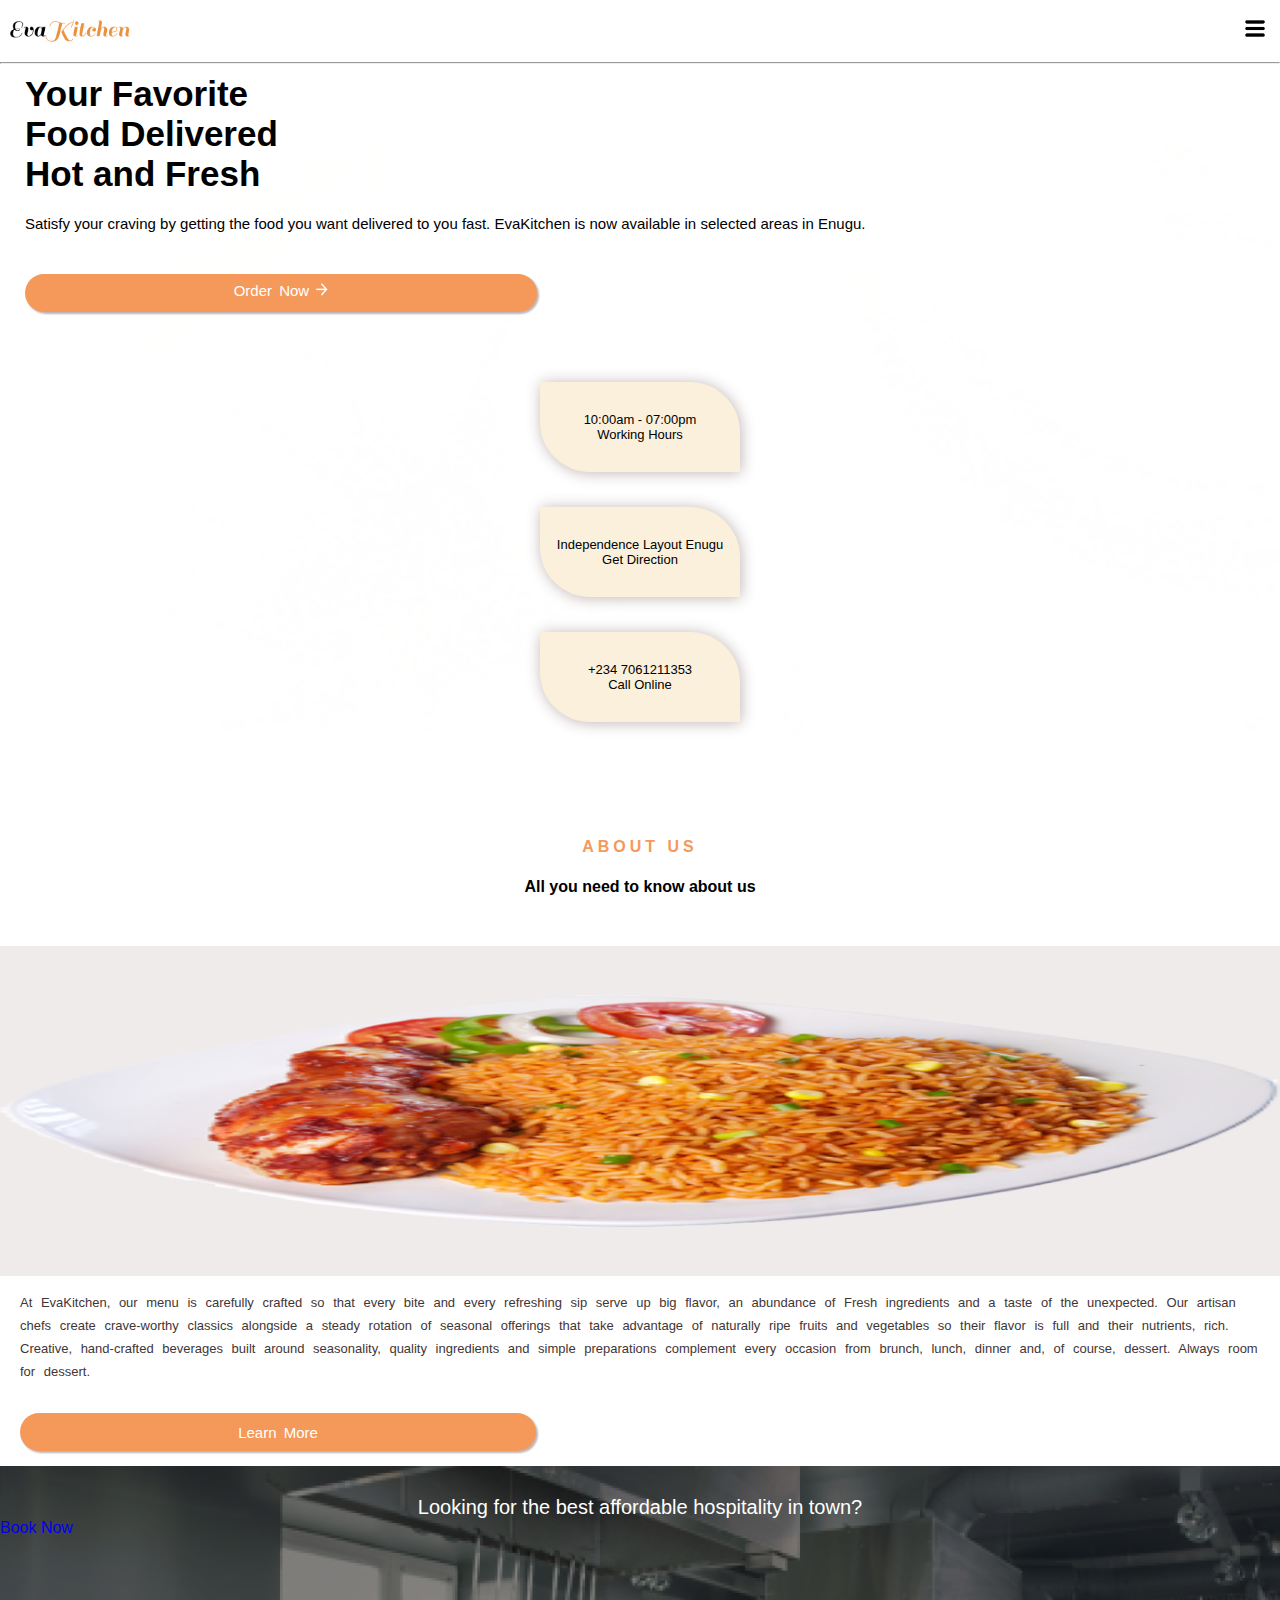
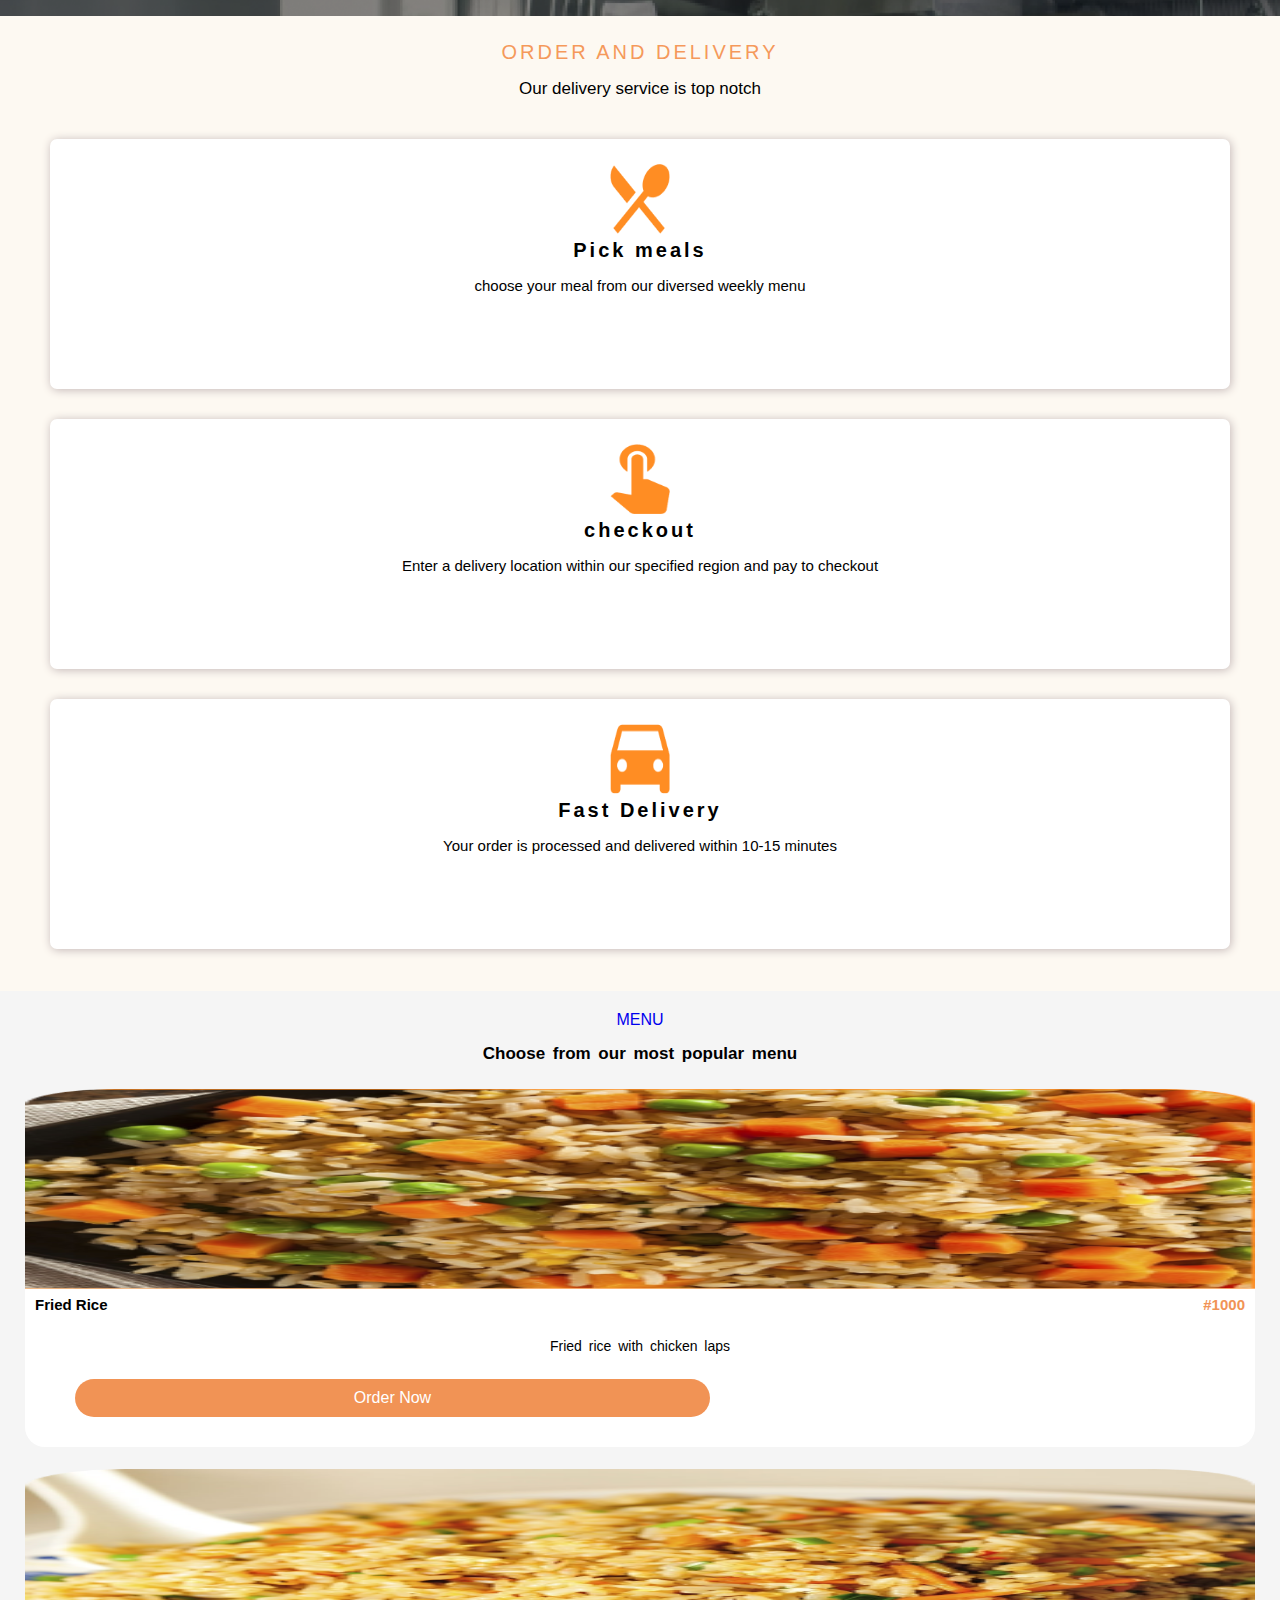
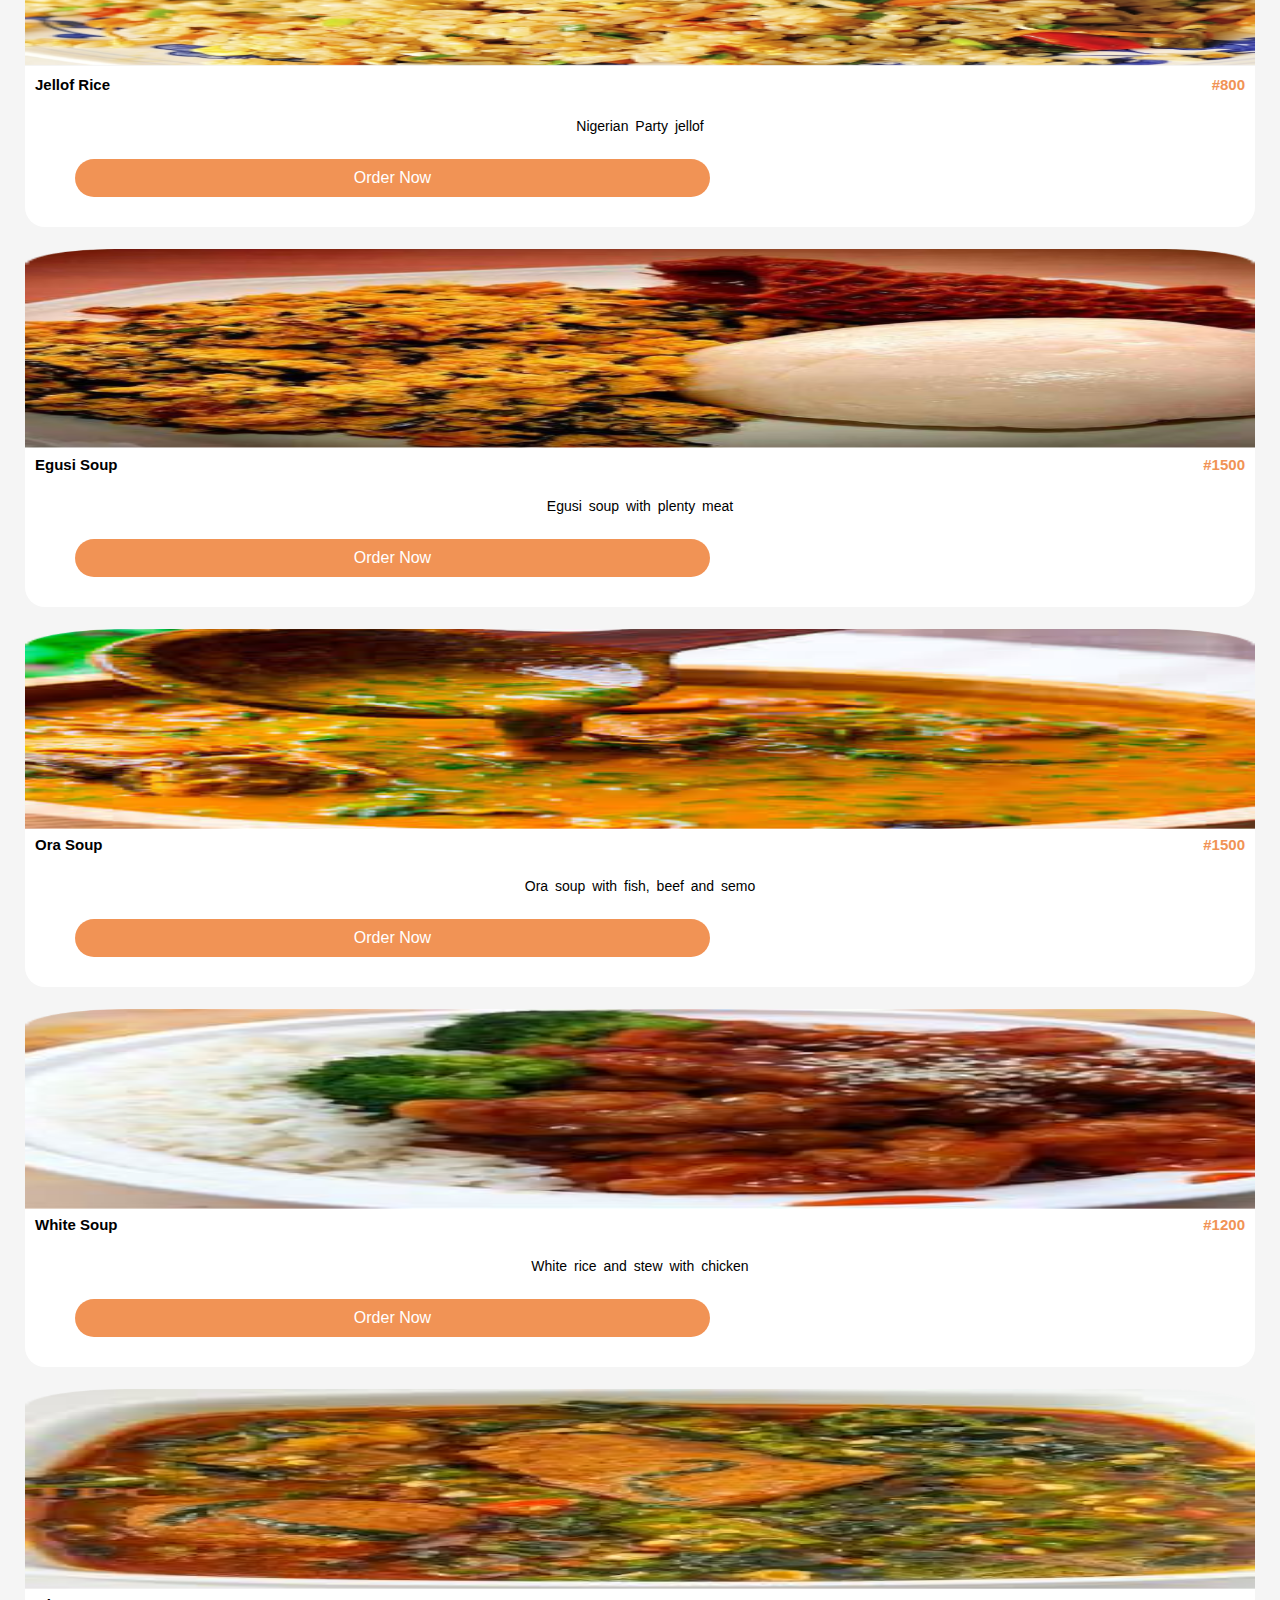
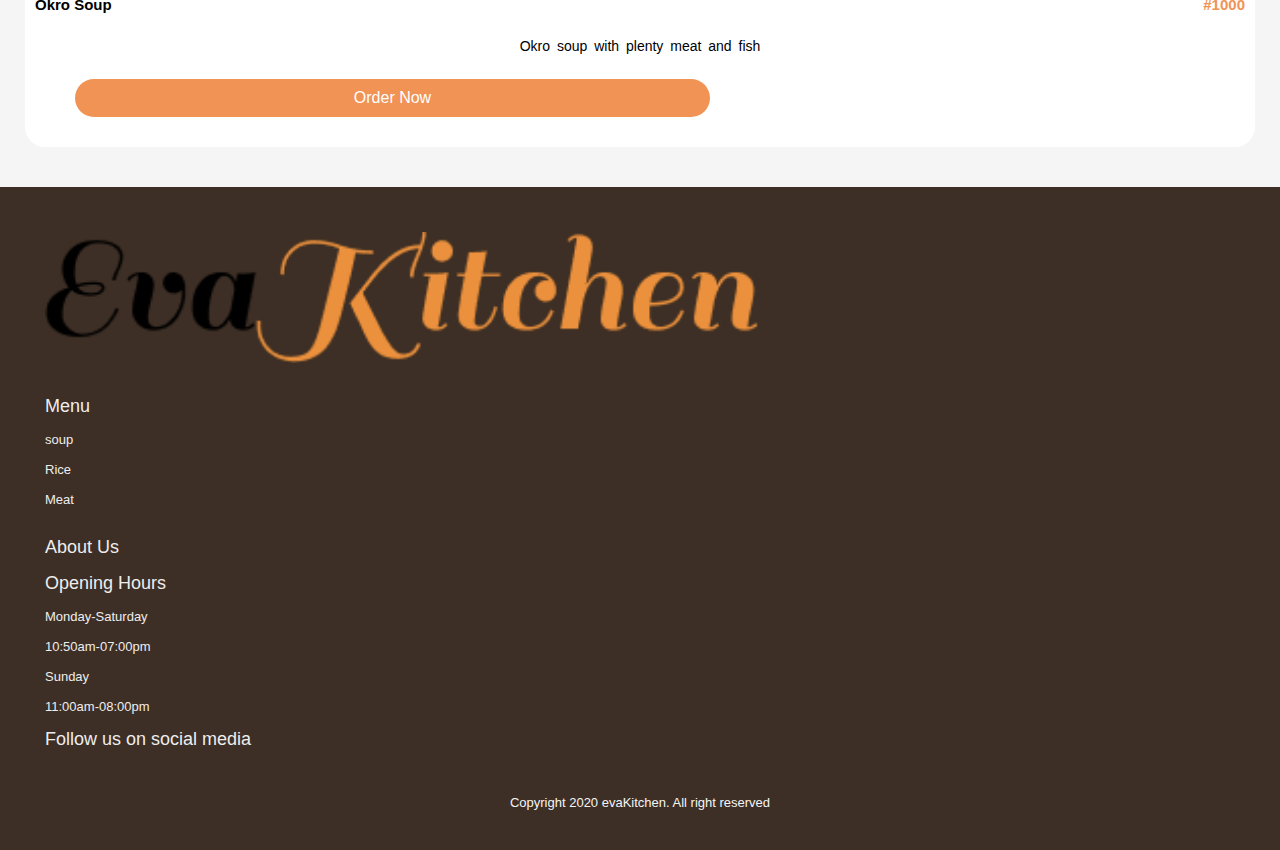
==== index.html @ 1b0291cc "first commit" ====
<!DOCTYPE html>
<html lang="en">
<head>
    <!DOCTYPE html>
    <html lang="en">
    <head>
        <meta charset="UTF-8">
        <meta http-equiv="X-UA-Compatible" content="IE=edge">
        <meta name="viewport" content="width=device-width, initial-scale=1.0">
        <title>Document</title>
    </head>
    <body>
        
    </body>
    </html>
    <meta charset="UTF-8">
    <meta http-equiv="X-UA-Compatible" content="IE=edge">
    <meta name="viewport" content="width=device-width, initial-scale=1.0">
    <title>Eva-Kitchen</title>
    <link rel="Stylesheet" href="css/style.css">
</head>
<body>

    <header>
        <img class='logo' src='images/EvaKitchen.png' alt="EvaKitchen"/>
        <nav>
            <a href="#">
                <img src="images/hamburger.png" alt="hamburger" class="hamburger">
            </a>
            <ul class="hide-mobile show-desktop" >
                <li><img class="exit" src="images/exit.png" alt="exit"></li>
                <li><a href="#">Home</a></li>
                <li><a href="#">Menu</a></li>
                <li><a href="#">About Us</a></li>
                <li><a href="#">Contact Us</a></li>
            </ul>
        </nav>
    </header>
    <hr>
    <!--container-->
    <div class=bgImage>
            <div class='bgText' >
                <h2>Your Favorite <br/>
                    Food Delivered <br/>
                    Hot and Fresh</h2>
                <p>Satisfy your craving by getting the food you want
                    delivered to you fast. EvaKitchen is now available in
                    selected areas in Enugu.<br/>
                </p> 
                <div class="btn">
                    <a href="#" class="order-now"> Order Now   
                       <img src="images/arror icon.png" alt="arror">
                    </a>
                </div>
            </div> 
            <div class="info">
                <ul >
                    <li>
                        <div>
                            10:00am - 07:00pm <br/>
                            Working Hours</p>
                        </div>
                    </li>
                    <li>
                        <a href="#">
                        <div>
                                Independence Layout Enugu <br/>
                                Get Direction
                        </div>
                        </a>
                    </li>
                    <li>
                        <a href="#">
                            <div>
                            +234 7061211353 <br/>
                            Call Online
                            </div>
                        </a>
                    </li>
                </ul>
            </div>


    </div>
        <div class="about">
            <a href="#"> ABOUT US</a>
            <h4>All you need to know about us</h4>
        </div>
        <div class="about-us-container">
            <div class="about-img-container">
                <img class="about-img" src="images/about us rice.png" alt="about dish">  
            </div>
            <div class="note-about-us">
                <p>
                    At EvaKitchen, our menu is carefully crafted
                    so that every bite and every refreshing sip 
                    serve up big flavor, an abundance of Fresh 
                    ingredients and a taste of the unexpected.
                    Our artisan chefs create crave-worthy classics
                    alongside a steady rotation of seasonal 
                    offerings that take advantage of naturally ripe
                    fruits and vegetables so their flavor is full and 
                    their nutrients, rich. Creative, hand-crafted 
                    beverages built around seasonality, quality 
                    ingredients and simple preparations complement
                    every occasion from brunch, lunch, dinner and,
                    of course, dessert. Always room for dessert.
                </p>
                <div class="btn">
                    <a href="#" >Learn More</a>
                </div>   
            </div>
        </div>
        <div class="second-bg-img">
            <p>
                Looking for the best
                affordable hospitality in town?
            </p>
            <div class="button">
                <a href="#">Book Now</a>
            </div>
        </div>

    <div class="big-container">
        <a href="#">ORDER AND DELIVERY</a>
        <P>Our delivery service is top notch</P>
        <div class="order-delivery">
            <div class="order-list">
                <a href="#">
                    <img src="images/pick meal.png" alt="PICK MEAL"><br>
                    Pick meals
                </a>
                <p>
                    choose your meal from our
                    diversed weekly menu
                </p>
            </div>
            <div class="order-list">
                <a href="#">
                    <img src="images/checkout.png" alt="CHECKOUT"><br>
                    checkout
                </a>
                <p>
                    Enter a delivery location 
                    within our specified region
                    and pay to checkout
                </p>
            </div>
            <div class="order-list">
                <a href="#">
                    <img src="images/fast delivery.png" alt="FAST DELIVERY"><br>
                    Fast Delivery
                </a>
                <p>
                    Your order is processed 
                    and delivered within 10-15
                    minutes
                </p>
            </div>
        </div>
    </div>
    <div class="menu-list">
        <center> <a href="#"> MENU </a></center>
        <P>Choose from our most popular menu</P>
        <div class="food-list">
            <img src="images/friedRice.png" alt="FRIED_RICE">
            <div class="menu-name">
                <div class="menu-price">
                    <h3>Fried Rice</h3>
                    <h3 style="color: rgb(241, 147, 85);">#1000</h3>
                </div>
                <p>Fried rice with chicken laps</p>
                <a href=""><div class="order_now">Order Now</div></a>
            </div>

        </div>
        <div class="food-list">
            <img src="images/jollofRice.png" alt="JELLOF_RICE">
            <div class="menu-name">
                <div class="menu-price">
                    <h3>Jellof Rice</h3>
                    <h3 style="color: rgb(241, 147, 85);">#800</h3>
                </div>
                <p>Nigerian Party jellof</p>
                <a href=""><div class="order_now">Order Now</div></a>
            </div>
            
        </div>
        <div class="food-list">
            <img src="images/egusiSoup.png" alt="Egusi_SOUP">
            <div class="menu-name">
                <div class="menu-price">
                    <h3>Egusi Soup</h3>
                    <h3 style="color: rgb(241, 147, 85);">#1500</h3>
                </div>
                <p>Egusi soup with plenty meat</p>
                <a href=""><div class="order_now">Order Now</div></a>
            </div>

        </div>
        <div class="food-list">
            <img src="images/oraSoup.png" alt="ORA_SOUP">
            <div class="menu-name">
                <div class="menu-price">
                    <h3>Ora Soup</h3>
                    <h3 style="color: rgb(241, 147, 85);">#1500</h3>
                </div>
                <p>Ora soup with fish, beef and semo</p>
                <a href=""><div class="order_now">Order Now</div></a>
            </div>

        </div>
        <div class="food-list">
            <img src="images/whiteRice.png" alt="WHITE_SOUP">
            <div class="menu-name">
                <div class="menu-price">
                    <h3>White Soup</h3>
                    <h3 style="color: rgb(241, 147, 85);">#1200</h3>
                </div>
                <p>White rice and stew with chicken</p>
                <a href=""><div class="order_now">Order Now</div></a>
            </div>
            
        </div>
        <div class="food-list">
            <img src="images/okroSoup.png" alt="OKRO_SOUP">
            <div class="menu-name">
                <div class="menu-price">
                    <h3>Okro Soup</h3>
                    <h3 style="color: rgb(241, 147, 85);">#1000</h3>
                </div>
                <p>Okro soup with plenty meat and fish</p>
                <a href=""><div class="order_now">Order Now</div></a>
            </div> 
        </div> <br>
    </div> 
    <div class="footer-container">
        <div class='footer-container-content'>
            <img src="images/EvaKitchen.png" alt="Eva-Kitchen"> <br>
            <br><br>
            <h3>Menu</h3><br>
            <p>soup</p><br>
            <p>Rice</p><br>
            <p>Meat</p><br><br>
            <h3>About Us</h3><br>
            <h3>Opening Hours</h3><br>
            <p>Monday-Saturday</p><br>
            <p>10:50am-07:00pm</p><br>
            <p>Sunday</p><br>
            <p>11:00am-08:00pm</p><br>
            <h3>Follow us on social media</h3>
        </div> 
        <footer>
            Copyright 2020 evaKitchen. All right reserved
        </footer>
        
    </div>

   <!-- </div>-->


</body>
</html>
---- css/style.css ----
*{
    padding: 0;
    margin: 0;
    /*align-items: center;*/
    font-family: sans-serif;
   
}
li,a{
    list-style: none;
    text-decoration: none;
}
.logo{
    width: 120px;
    
}
.hamburger{
    width: 20px;
    margin-right: 5px;
}
.exit{
    width: 10px;
}
.hide-mobile{
    display: none;
}
header{
    display: flex;
    justify-content: space-between; 
    /*background-color: grey;*/
    padding: 20px 10px;
    position: sticky;
    
}
.container{
    padding:3% 7%;
   
}
.bgImage{
    width: auto;
     height: 750px;
 }

.bgImage::before{
    content: '';
    background-image: url(../images/bg\ img\ mobile.png);
    position: absolute;
    top: 70px;
    bottom: 0px;
    right: 0px;
    left: 0px;
    background-size: cover;
    height: 740px;
    width: auto;
   
}
.bgText{
    position: relative;
    margin: 10px 25px ;
}

.bgText h2{
    font-size: 35px;
}
.bgText p{
    font-size: 15px;
    padding-top: 20px;
    padding-bottom: 10px;
    line-height: 20px;
}
/*span{
    background-color: rgb(245, 153, 91);
    border-radius: 13px;
    color: white;
    font-size: 12px;
    padding: 7px;
    box-shadow: 2px  2px 2px rgb(194, 179, 179);
    padding-inline: 10px;
}
span img{
    padding-left: 5px;

}
.order-now{
    text-align: center;
}*/
.info{
    display: flex;
    justify-content: center;
    position: relative;
    margin-top: 70px;
    
   
}
.info li div{
    padding-top: 30px;
    text-align: center;
    width: 200px;
    height: 60px;
    line-height: 15px;
    background-color:  rgb(250, 240, 220);
    margin-bottom: 35px;
    border-top-right-radius: 50px;
    border-bottom-left-radius: 50px;
    font-size: 13px;
    color: black;
    box-shadow: 1px 1px 15px #c2b5b5;
    
}
.about{
    text-align: center;
    margin-top:3px;
    line-height: 40px;
    margin-bottom: 3%;
   
}
.about a{
    color: rgb(245, 153, 91);
    font-weight: bold;
    letter-spacing: 4px;
}
.about-img-container{
    width: auto;
    height: 330px;
    background-color: rgb(240, 235, 235);
}
.about-img{
    width: 100%;
    height: 250px;
    padding-top: 40px;

}
.note-about-us{
    margin: 15px 20px;
    font-size: 13px;
    word-spacing: 5px;
    line-height: 23px;
    color: rgb(63, 54, 54);
}
.btn{
    width: 40%;
    height: 30px;
    background-color:rgb(245, 153, 91);
    margin-top: 30px;
    border-radius: 20px;
    text-align: center;
    padding-top: 8px;
    box-shadow: 2px  2px 2px rgb(194, 179, 179);
    padding-inline: 10px;
}
.btn a{
    color: white;
    word-spacing: 3px;
    font-size: 15px;
}

.second-bg-img{
    background-image: url(../images/background.png);
    width: auto;
    height: 150px;
    background-size: cover;

}
.second-bg-img p{
    color: white;
    text-align: center;
    padding-top: 30px;
    font-size: 20px;
}
.second-bg-img button{
    position: relative;
    background-color:red;
    width: autos;
    height: 50px;
    position: relative;
    justify-content: center;
}
.big-container{
    width: auto;
    height: 950px;
    background-color: rgb(253, 249, 242);
    text-align: center;
    padding-top: 25px;
}
.big-container a{
    font-size: 20px;
    font-weight: normal;
    letter-spacing: 3px;
    color: rgb(245, 153, 91)
}
.big-container p{
    font-size: 17px;
    padding-top: 15px;
    
    font-weight: normal;
}
.order-delivery{
    margin-top: 40px;
    margin-left: 50px;
    margin-right: 50px;
}
.order-list{
    display: flex;
    flex-direction: column;
    width: 100%;
    height: 200px;
    margin-bottom: 30px;
    background-color: white;
    padding-top: 25px;
   padding-bottom: 25px;
   box-shadow: 1px 1px 10px #c2b5b5;
   border-radius: 7px;
    
}
.order-list img{
    height: 70px;
    width: 60px;
}
.order-list a{
    font-size: 20px;
    font-weight: bolder;
    color: black;
}
.order-list p{
    font-size: 15px;
    font-weight: lighter;
    padding-left: 15px;
    padding-right: 15px;
}
.menu-list{
    width: auto;
    height: auto;
    padding-top: 20px;
    background-color: whitesmoke;
}
.menu-list p{
    text-align: center;
    font-size: 17px;
    padding-top: 15px;
    word-spacing: 3px;
    font-weight: bold;
    padding-bottom: 25px;

}
.food-list{
    width: auto;
    height: 200px;
    margin-left: 25px;
    margin-right: 25px;
    margin-bottom: 180px;
    border-radius: 15px;
    
}
.food-list h3{
    font-size: 15px;
}
.food-list p{
    font-size: 14px;
    font-weight: lighter;
}
.food-list img{
    height: 100%;
    width: 100%;
}
.order_now{
    width: 50%;
    background-color: rgb(241, 147, 85);
    text-align: center;
    padding: 10px;
    border-radius: 30px;
    margin-left: 50px;
    color: white;
}
.menu-name{
    background-color: white;
    margin-top: -7px;
    padding-bottom: 30px;
    border-bottom-right-radius:20px ;
    border-bottom-left-radius: 20px;
}
.menu-price{
    display: flex;
    justify-content: space-between;
    padding: 10px;
}
.footer-container{
    background-color: rgb(61, 47, 37);
    color: rgb(238, 237, 237);
}
.footer-container-content{
    padding: 45px;
    font-size: 13px;
    font-weight: -2px;
}
.footer-container h3{
    font-size: 18px;
    font-weight: lighter;
}
.footer-container img{
    width: 60%;   
}
footer{
    text-align: center;
    font-size: 13px;
    padding-bottom: 40px;
    color: whitesmoke;
}
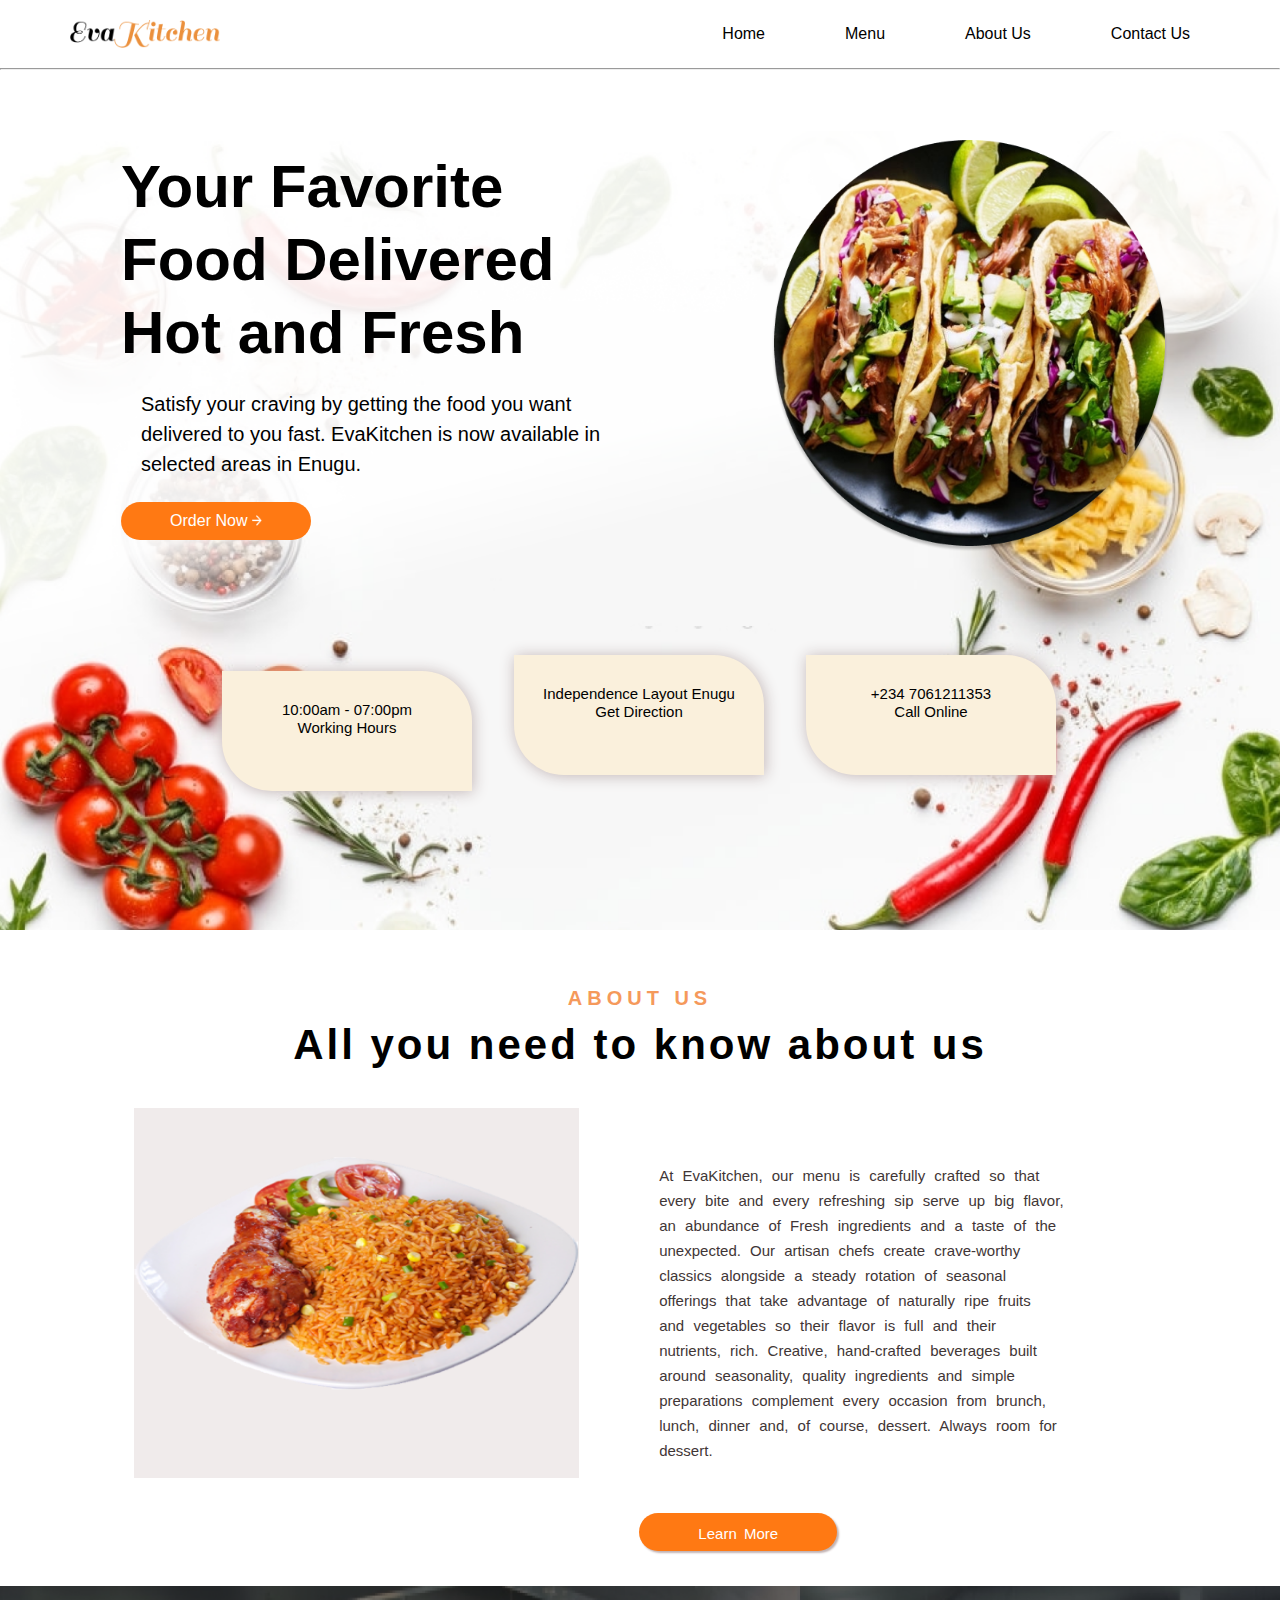
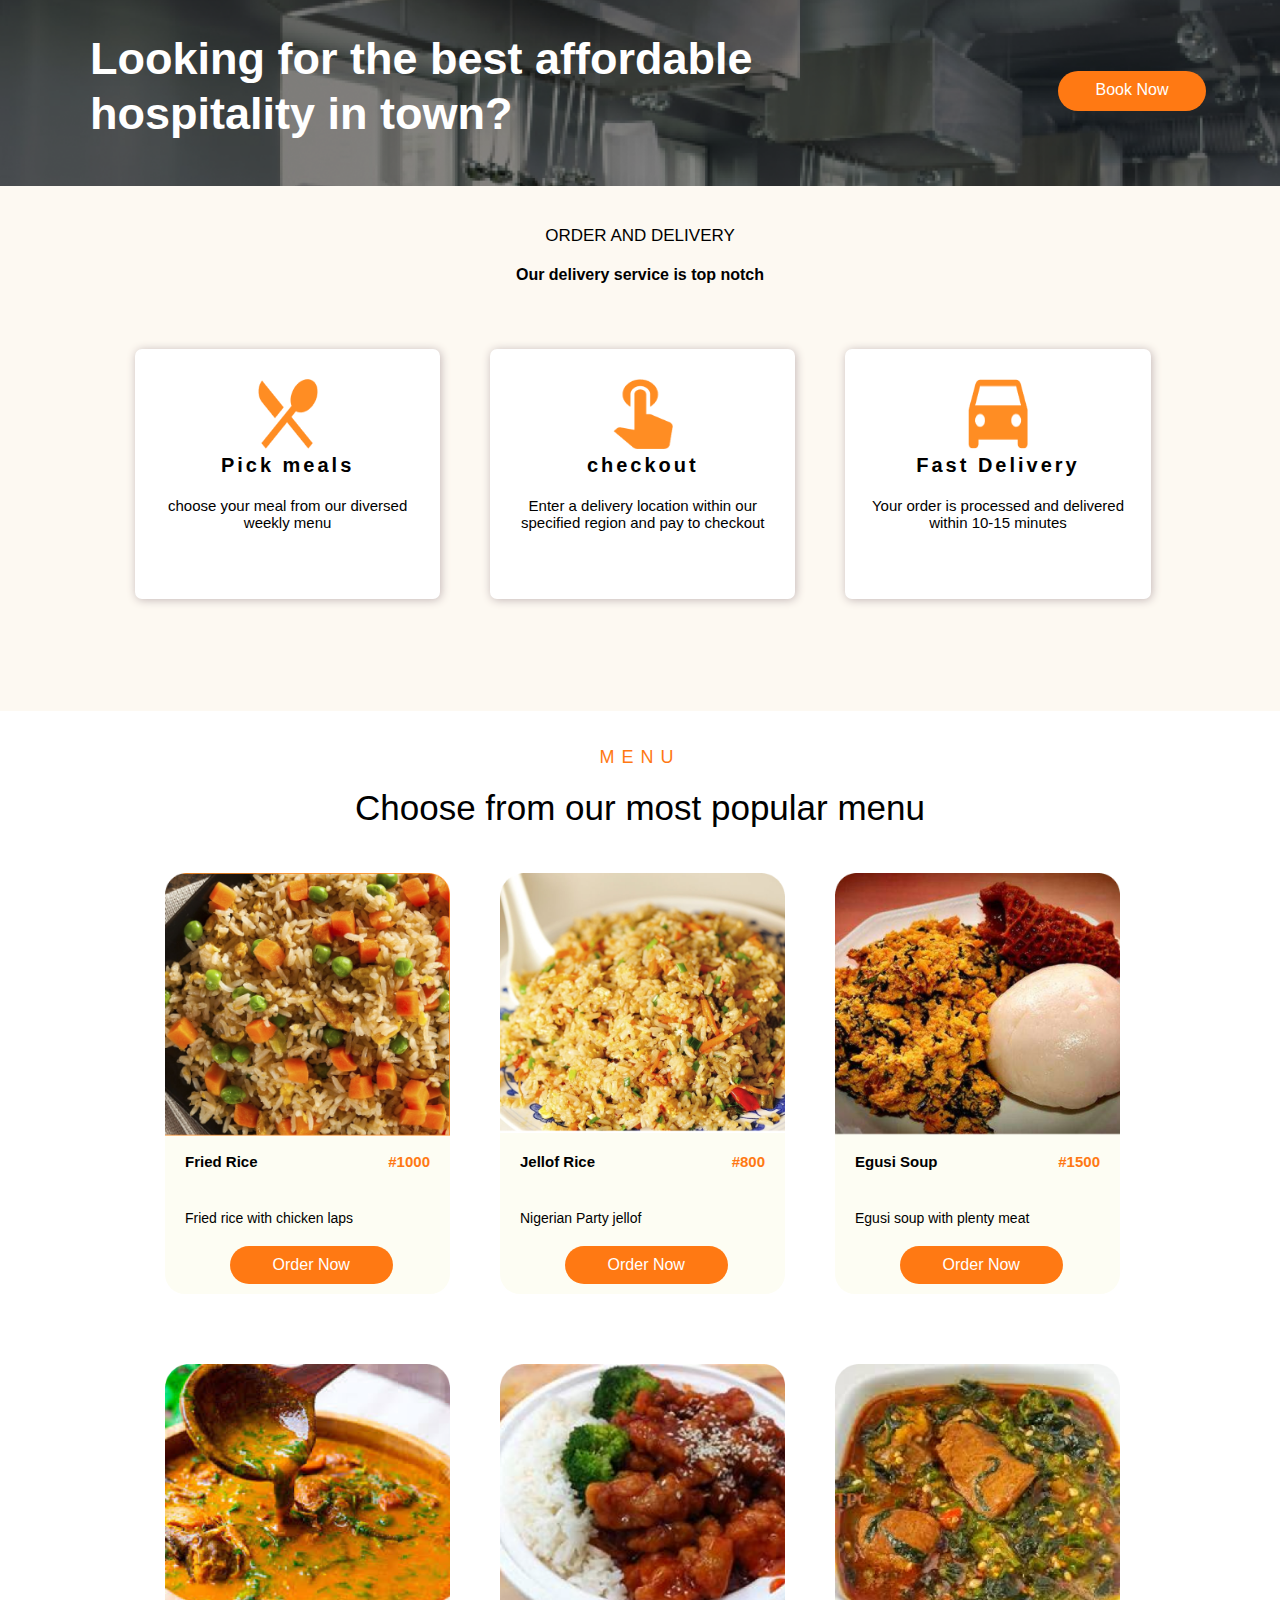
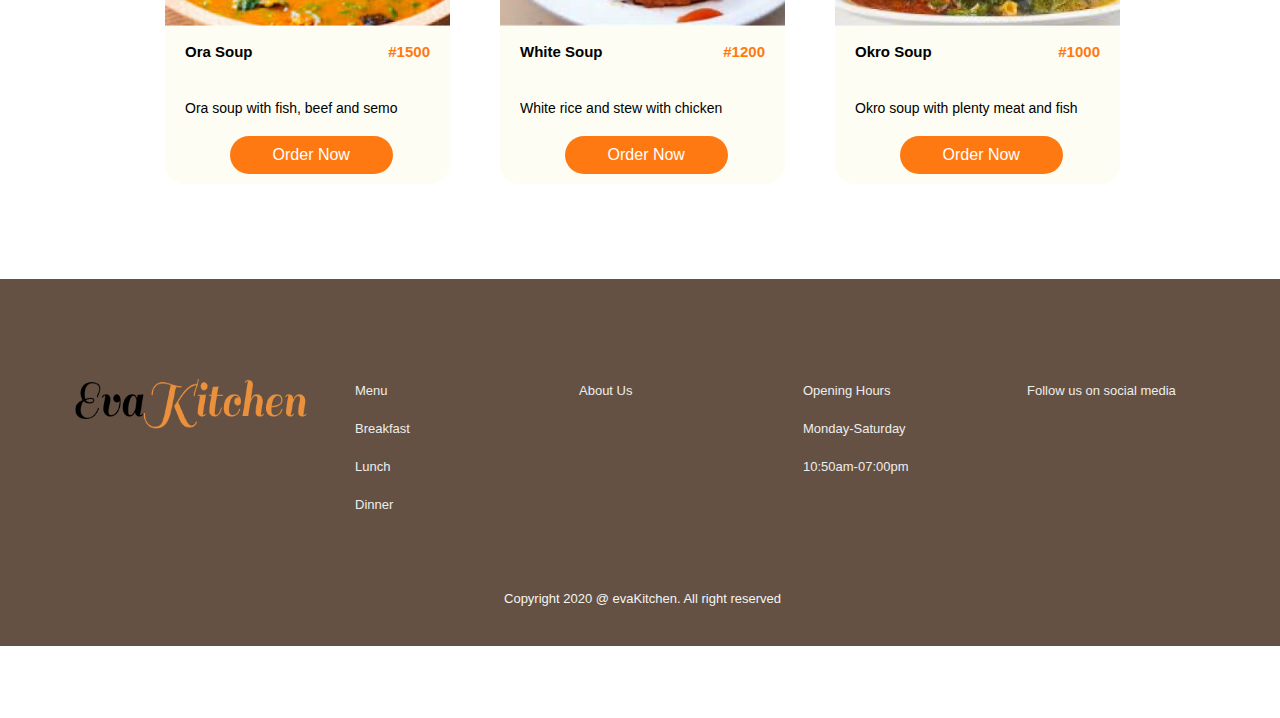
==== commit 7c4f74bf: "second commit" ====
--- a/index.html
+++ b/index.html
@@ -20,7 +20,7 @@
     <link rel="Stylesheet" href="css/style.css">
 </head>
 <body>
-
+    <!-- header contains the logo and navigation bar -->
     <header>
         <img class='logo' src='images/EvaKitchen.png' alt="EvaKitchen"/>
         <nav>
@@ -29,29 +29,31 @@
             </a>
             <ul class="hide-mobile show-desktop" >
                 <li><img class="exit" src="images/exit.png" alt="exit"></li>
-                <li><a href="#">Home</a></li>
-                <li><a href="#">Menu</a></li>
-                <li><a href="#">About Us</a></li>
-                <li><a href="#">Contact Us</a></li>
+                <li><a href="contact us.html">Contact Us</a></li>
+                    <li><a href="about us.html">About Us</a></li>
+                    <li><a href="menu.html">Menu</a></li>
+                    <li><a href="#">Home</a></li>
             </ul>
         </nav>
     </header>
     <hr>
-    <!--container-->
+    <!-- this container contains bg image, the heading write-ups, order now button,
+    working hour, get direction and call online containers -->
     <div class=bgImage>
             <div class='bgText' >
                 <h2>Your Favorite <br/>
                     Food Delivered <br/>
                     Hot and Fresh</h2>
-                <p>Satisfy your craving by getting the food you want
-                    delivered to you fast. EvaKitchen is now available in
+                <p>Satisfy your craving by getting the food you want <br>
+                    delivered to you fast. EvaKitchen is now available in <br>
                     selected areas in Enugu.<br/>
                 </p> 
-                <div class="btn">
+                <div class="order-now-btn">
                     <a href="#" class="order-now"> Order Now   
-                       <img src="images/arror icon.png" alt="arror">
+                       <img src="images/arror icon.png" alt="arror" height="11px">
                     </a>
                 </div>
+                <img class="show_desk hide_mob" src="images/shawarma.png" alt="Shawarma Dish">
             </div> 
             <div class="info">
                 <ul >
@@ -82,10 +84,12 @@
 
 
     </div>
+        <!-- about us container -->
         <div class="about">
             <a href="#"> ABOUT US</a>
             <h4>All you need to know about us</h4>
         </div>
+        <!-- contains first jellof dish, write-up and learn more button-->
         <div class="about-us-container">
             <div class="about-img-container">
                 <img class="about-img" src="images/about us rice.png" alt="about dish">  
@@ -111,19 +115,20 @@
                 </div>   
             </div>
         </div>
+        <!-- contains second background image -->
         <div class="second-bg-img">
             <p>
                 Looking for the best
                 affordable hospitality in town?
             </p>
             <div class="button">
-                <a href="#">Book Now</a>
-            </div>
-        </div>
-
+              <center><a href="#" style="color:white;" >Book Now</a> </center> 
+            </div>
+        </div>
+    <!-- contains the 3 container with pick meals, checkout and fast delivery-->
     <div class="big-container">
-        <a href="#">ORDER AND DELIVERY</a>
-        <P>Our delivery service is top notch</P>
+        <p>ORDER AND DELIVERY</p>
+        <h4 class="delivery-rate" >Our delivery service is top notch</h4>
         <div class="order-delivery">
             <div class="order-list">
                 <a href="#">
@@ -159,15 +164,20 @@
             </div>
         </div>
     </div>
+
+    <!-- menu container with the list of dishes -->
+    <br><br>
+    <center><a class="menu" href="#"> MENU </a></center>
+     
+        <P class="menu-p">Choose from our most popular menu</P>
     <div class="menu-list">
-        <center> <a href="#"> MENU </a></center>
-        <P>Choose from our most popular menu</P>
+        
         <div class="food-list">
             <img src="images/friedRice.png" alt="FRIED_RICE">
             <div class="menu-name">
                 <div class="menu-price">
                     <h3>Fried Rice</h3>
-                    <h3 style="color: rgb(241, 147, 85);">#1000</h3>
+                    <h3 style="color: #FF7913;">#1000</h3>
                 </div>
                 <p>Fried rice with chicken laps</p>
                 <a href=""><div class="order_now">Order Now</div></a>
@@ -179,7 +189,7 @@
             <div class="menu-name">
                 <div class="menu-price">
                     <h3>Jellof Rice</h3>
-                    <h3 style="color: rgb(241, 147, 85);">#800</h3>
+                    <h3 style="color: #FF7913;">#800</h3>
                 </div>
                 <p>Nigerian Party jellof</p>
                 <a href=""><div class="order_now">Order Now</div></a>
@@ -191,19 +201,21 @@
             <div class="menu-name">
                 <div class="menu-price">
                     <h3>Egusi Soup</h3>
-                    <h3 style="color: rgb(241, 147, 85);">#1500</h3>
+                    <h3 style="color: #FF7913;">#1500</h3>
                 </div>
                 <p>Egusi soup with plenty meat</p>
                 <a href=""><div class="order_now">Order Now</div></a>
             </div>
 
         </div>
+    </div>
+    <div class="menu-list2">
         <div class="food-list">
             <img src="images/oraSoup.png" alt="ORA_SOUP">
             <div class="menu-name">
                 <div class="menu-price">
                     <h3>Ora Soup</h3>
-                    <h3 style="color: rgb(241, 147, 85);">#1500</h3>
+                    <h3 style="color: #FF7913;">#1500</h3>
                 </div>
                 <p>Ora soup with fish, beef and semo</p>
                 <a href=""><div class="order_now">Order Now</div></a>
@@ -215,7 +227,7 @@
             <div class="menu-name">
                 <div class="menu-price">
                     <h3>White Soup</h3>
-                    <h3 style="color: rgb(241, 147, 85);">#1200</h3>
+                    <h3 style="color: #FF7913;">#1200</h3>
                 </div>
                 <p>White rice and stew with chicken</p>
                 <a href=""><div class="order_now">Order Now</div></a>
@@ -227,36 +239,45 @@
             <div class="menu-name">
                 <div class="menu-price">
                     <h3>Okro Soup</h3>
-                    <h3 style="color: rgb(241, 147, 85);">#1000</h3>
+                    <h3 style="color: #FF7913;">#1000</h3>
                 </div>
                 <p>Okro soup with plenty meat and fish</p>
                 <a href=""><div class="order_now">Order Now</div></a>
             </div> 
         </div> <br>
     </div> 
+    <!-- the container with the footer content -->
     <div class="footer-container">
         <div class='footer-container-content'>
             <img src="images/EvaKitchen.png" alt="Eva-Kitchen"> <br>
             <br><br>
-            <h3>Menu</h3><br>
-            <p>soup</p><br>
-            <p>Rice</p><br>
-            <p>Meat</p><br><br>
-            <h3>About Us</h3><br>
-            <h3>Opening Hours</h3><br>
-            <p>Monday-Saturday</p><br>
-            <p>10:50am-07:00pm</p><br>
-            <p>Sunday</p><br>
-            <p>11:00am-08:00pm</p><br>
-            <h3>Follow us on social media</h3>
+            <div>
+                <p>Menu</p><br>
+                <p>Breakfast</p><br>
+                <p>Lunch</p><br>
+                <p>Dinner</p><br><br>
+            </div>
+            <div>
+                <p>About Us</p><br>
+            </div>
+            <div>
+                <p>Opening Hours</p><br>
+                <p>Monday-Saturday</p><br>
+                <p>10:50am-07:00pm</p><br>
+                <!-- <p>Sunday</p><br>
+                <p>11:00am-08:00pm</p><br> -->
+            </div>
+            <div>
+                <p>Follow us on social media</p>
+            </div>
         </div> 
         <footer>
-            Copyright 2020 evaKitchen. All right reserved
+            Copyright 2020 @ evaKitchen. All right reserved
         </footer>
         
     </div>
 
-   <!-- </div>-->
+   
 
 
 </body>
--- a/css/style.css
+++ b/css/style.css
@@ -23,13 +23,18 @@
 .hide-mobile{
     display: none;
 }
+.hide_mob{
+    display: none;
+}
 header{
     display: flex;
     justify-content: space-between; 
-    /*background-color: grey;*/
+    background-color: white;
     padding: 20px 10px;
+    z-index: 7px;
     position: sticky;
-    
+    top: 0px;
+    z-index: 7;
 }
 .container{
     padding:3% 7%;
@@ -38,6 +43,7 @@
 .bgImage{
     width: auto;
      height: 750px;
+     
  }
 
 .bgImage::before{
@@ -56,6 +62,7 @@
 .bgText{
     position: relative;
     margin: 10px 25px ;
+  
 }
 
 .bgText h2{
@@ -87,7 +94,8 @@
     display: flex;
     justify-content: center;
     position: relative;
-    margin-top: 70px;
+    margin-top: 2em;
+    /* border: 2px solid black; */
     
    
 }
@@ -96,7 +104,6 @@
     text-align: center;
     width: 200px;
     height: 60px;
-    line-height: 15px;
     background-color:  rgb(250, 240, 220);
     margin-bottom: 35px;
     border-top-right-radius: 50px;
@@ -139,7 +146,7 @@
 .btn{
     width: 40%;
     height: 30px;
-    background-color:rgb(245, 153, 91);
+    background-color:#FF7913;
     margin-top: 30px;
     border-radius: 20px;
     text-align: center;
@@ -166,14 +173,16 @@
     padding-top: 30px;
     font-size: 20px;
 }
-.second-bg-img button{
+ /*button{
+     text-align: center;
+     color: white;
     position: relative;
     background-color:red;
     width: autos;
     height: 50px;
     position: relative;
     justify-content: center;
-}
+}*/
 .big-container{
     width: auto;
     height: 950px;
@@ -185,7 +194,7 @@
     font-size: 20px;
     font-weight: normal;
     letter-spacing: 3px;
-    color: rgb(245, 153, 91)
+    color: #FF7913;
 }
 .big-container p{
     font-size: 17px;
@@ -226,27 +235,31 @@
     padding-left: 15px;
     padding-right: 15px;
 }
-.menu-list{
-    width: auto;
-    height: auto;
+ .menu-list .menu-list2{
+    width: auto;
+    /* height: auto; */
+    padding-bottom: 10px;
     padding-top: 20px;
     background-color: whitesmoke;
-}
-.menu-list p{
+    margin-bottom: .5em;
+}
+.menu-list p .menu-list2 p{
     text-align: center;
     font-size: 17px;
     padding-top: 15px;
     word-spacing: 3px;
     font-weight: bold;
-    padding-bottom: 25px;
-
-}
+    padding-bottom: 20px;
+    /* height: 500px; */
+
+} */
 .food-list{
     width: auto;
     height: 200px;
-    margin-left: 25px;
+    margin: 500px;
+    /* margin-left: 25px;
     margin-right: 25px;
-    margin-bottom: 180px;
+    margin-bottom: 250px; */
     border-radius: 15px;
     
 }
@@ -258,12 +271,12 @@
     font-weight: lighter;
 }
 .food-list img{
-    height: 100%;
+    /* height: 100%; */
     width: 100%;
 }
 .order_now{
     width: 50%;
-    background-color: rgb(241, 147, 85);
+    background-color: #FF7913;
     text-align: center;
     padding: 10px;
     border-radius: 30px;
@@ -273,7 +286,8 @@
 .menu-name{
     background-color: white;
     margin-top: -7px;
-    padding-bottom: 30px;
+    padding-bottom: 10px;
+    margin-bottom: 20px;
     border-bottom-right-radius:20px ;
     border-bottom-left-radius: 20px;
 }
@@ -283,7 +297,7 @@
     padding: 10px;
 }
 .footer-container{
-    background-color: rgb(61, 47, 37);
+    background-color:#645143; 
     color: rgb(238, 237, 237);
 }
 .footer-container-content{
@@ -300,7 +314,305 @@
 }
 footer{
     text-align: center;
-    font-size: 13px;
+    font-size: 14px;
     padding-bottom: 40px;
     color: whitesmoke;
-}+}
+ @media only screen and (min-width: 410px){
+    .bgText{
+        padding-left: 50px;
+    }
+    .order-delivery{
+        margin-left: 65px;
+        margin-right: 65px;
+    }
+    .note-about-us{
+        margin: 25px 35px; 
+    }
+    .food-list{
+        margin-left: 40px;
+        margin-right: 40px;
+    }
+    .footer-container-content{
+        margin-left: 30px;
+    }
+    footer{
+        margin-left: 5px;
+        font-size: 13px;
+    }
+ }
+ @media only screen and (min-width: 460px){
+    .info li div{
+        width: 250px;
+        height: 70px;
+        line-height: 18px;
+        font-size: 15px;           
+    }
+    .note-about-us{
+        margin: 35px 45px;
+        font-size: 15px; 
+    }
+    .order-list{
+        width: 90%;
+    }
+    .food-list{
+        margin-left: 80px;
+        margin-right: 80px;
+    }
+    .big-container a{
+        font-size: 25px;
+        letter-spacing: 3px;
+    }
+    .order-delivery{
+        margin-left: 80px;
+        margin-right: 80px;
+    }
+ }
+ /* responsiveness for desktop view */
+ @media only screen and (min-width: 600px){
+     /* header styling for desktop */
+.hamburger{
+ display: none;
+}
+.exit{
+    display: none;
+}
+.show-desktop{
+    display: inline;
+}
+nav li{
+ float: right;
+align-content: center;
+}
+ nav li,a{
+ list-style: none;
+ text-decoration: none;
+ color: black;
+ padding: 5px 20px 5px 20px;
+}
+a{
+    text-align: center;
+}
+.logo{
+ padding-left: 60px;
+ width: 150px;
+}
+header a:hover{
+    border-bottom: 2px solid  #FF7913;
+}
+
+header{
+ display: flex;
+ justify-content: space-between; 
+ background-color: white;
+ padding: 20px 10px;
+ position: sticky;
+ top: 0px;
+ z-index: 7;
+}
+/* the end of header styling for desktop */
+
+}
+.bgImage::before{
+    background-image: url(../images/bghome.png);
+    position: absolute;
+    top: 130px;
+    height: 800px;
+    width: auto;
+    background-size: cover;
+}
+/* the shawarma image style */
+.show_desk{
+    display: inline;
+    width: 35%;
+    position: relative;
+    bottom: 400px;
+    left: 650px; 
+}
+.bgText{
+    padding-top: 25px;
+}
+.bgText h2{
+    font-family: sans-serif ;
+    font-style: normal;
+    font-weight: bold;
+    font-size: 60px;
+    line-height: 73px;
+}
+.bgText p{
+    font-family: sans-serif ;
+    font-style: normal;
+    line-height: 30px;
+    font-size: 20px;   
+}
+.bgImage{
+    margin-left: 46px;
+    margin-top: 55px;
+}
+.order-now-btn{
+    width: 15%;
+    background-color: #FF7913 ;
+    padding: 10px;
+    border-radius: 20px;
+    text-align: center;
+    margin-top: 13px;
+}
+.order-now{
+    color: white;
+}
+.bgImage{
+    width: auto;
+     height: 850px;
+}
+/* the three informatin boxes */
+.info{
+    position: relative;
+    bottom: 370px;
+    right: 24px;
+    /* width: auto; */
+    /* display: flex; */
+   
+   /* margin: auto; */
+}
+.info ul{
+    display: flex;
+}
+.info li{
+    margin: 2em 1em 2em 1em;
+}
+.info li:first-child{
+    margin-top: 3em;
+}
+.info li div{
+    margin: 5px;
+    width: 250px;
+    height: 90px;
+
+}
+/* about us design */
+.about a{
+    font-size: 20px;
+    letter-spacing: 5px;
+}
+.about h4{
+    font-size: 42px;
+    letter-spacing: 3px;
+    line-height: 50px;
+}
+.about-us-container{
+    margin-left: 84px;
+    margin-right: 83px;
+    display: flex;
+}
+.about-img-container{
+    width: 40%;
+    margin-left: 50px;
+    height: 370px
+}
+.note-about-us{
+    width: 40%;
+    font-size: 15px;
+   
+    line-height: 25px;
+    margin-left: 60px;
+    
+}
+/* second background image style */
+.second-bg-img{
+    display: flex;
+    height: 200px;
+}
+.second-bg-img p{
+    padding-top: 45px;
+    font-size: 45px;
+    width: 60%;
+    margin-left: 70px;
+    text-align: left;
+    font-weight: bold;
+    line-height: 55px;
+    padding-right: 200px;
+}
+.button{
+    background-color: #FF7913 ;
+    width: 10%;
+    height: 20px;
+    padding: 10px;
+    border-radius: 25px;
+    margin-top: 85px;
+  
+
+}
+
+/* the order delivery style */
+.order-delivery{
+    display: flex;
+    margin-left: 110px;
+}
+/* .delivery-rate{
+    font-size: 40px;
+} */
+.order-list{
+    width: 28%;
+    margin: 25px;
+}
+.big-container{
+    height: 500px;
+}
+.big-container a{
+    font-size: 20px;
+}
+.menu{
+    color: #FF7913;
+    font-size: 18px;
+    letter-spacing: 7px;
+}
+.menu-p{
+    text-align: center;
+    font-size: 35px;
+}
+/* styles for the list of food */
+.menu-list{
+    display: flex;
+    margin-left: 140px;
+    /* margin-bottom: 10px; */
+}
+.menu-list2{
+    display: flex;
+    margin-left: 140px;
+    margin-bottom: 10px;
+}
+.food-list{
+    width: 25%;
+    margin: 25px;
+    /* padding-bottom: 5px; */
+}
+.menu-price, p{
+    padding: 20px;
+}
+.menu-name{
+    background-color: rgb(253, 253, 243);
+}
+.order_now{
+    margin-left: 65px;
+}
+.footer-container-content{
+    display: flex;
+    margin-top: 50px;
+    padding-top: 100px;
+}
+.footer-container-content img{
+    width: 20%;
+    height: 50px;
+}
+.footer-container-content div{
+    width: 15%;
+    text-align: left;
+    margin-right: 10px;
+    margin-left: 40px;
+}
+.footer-container-content p{
+    padding: 8px;
+    line-height: 7px;
+    font-size: 13px;
+}
+ }